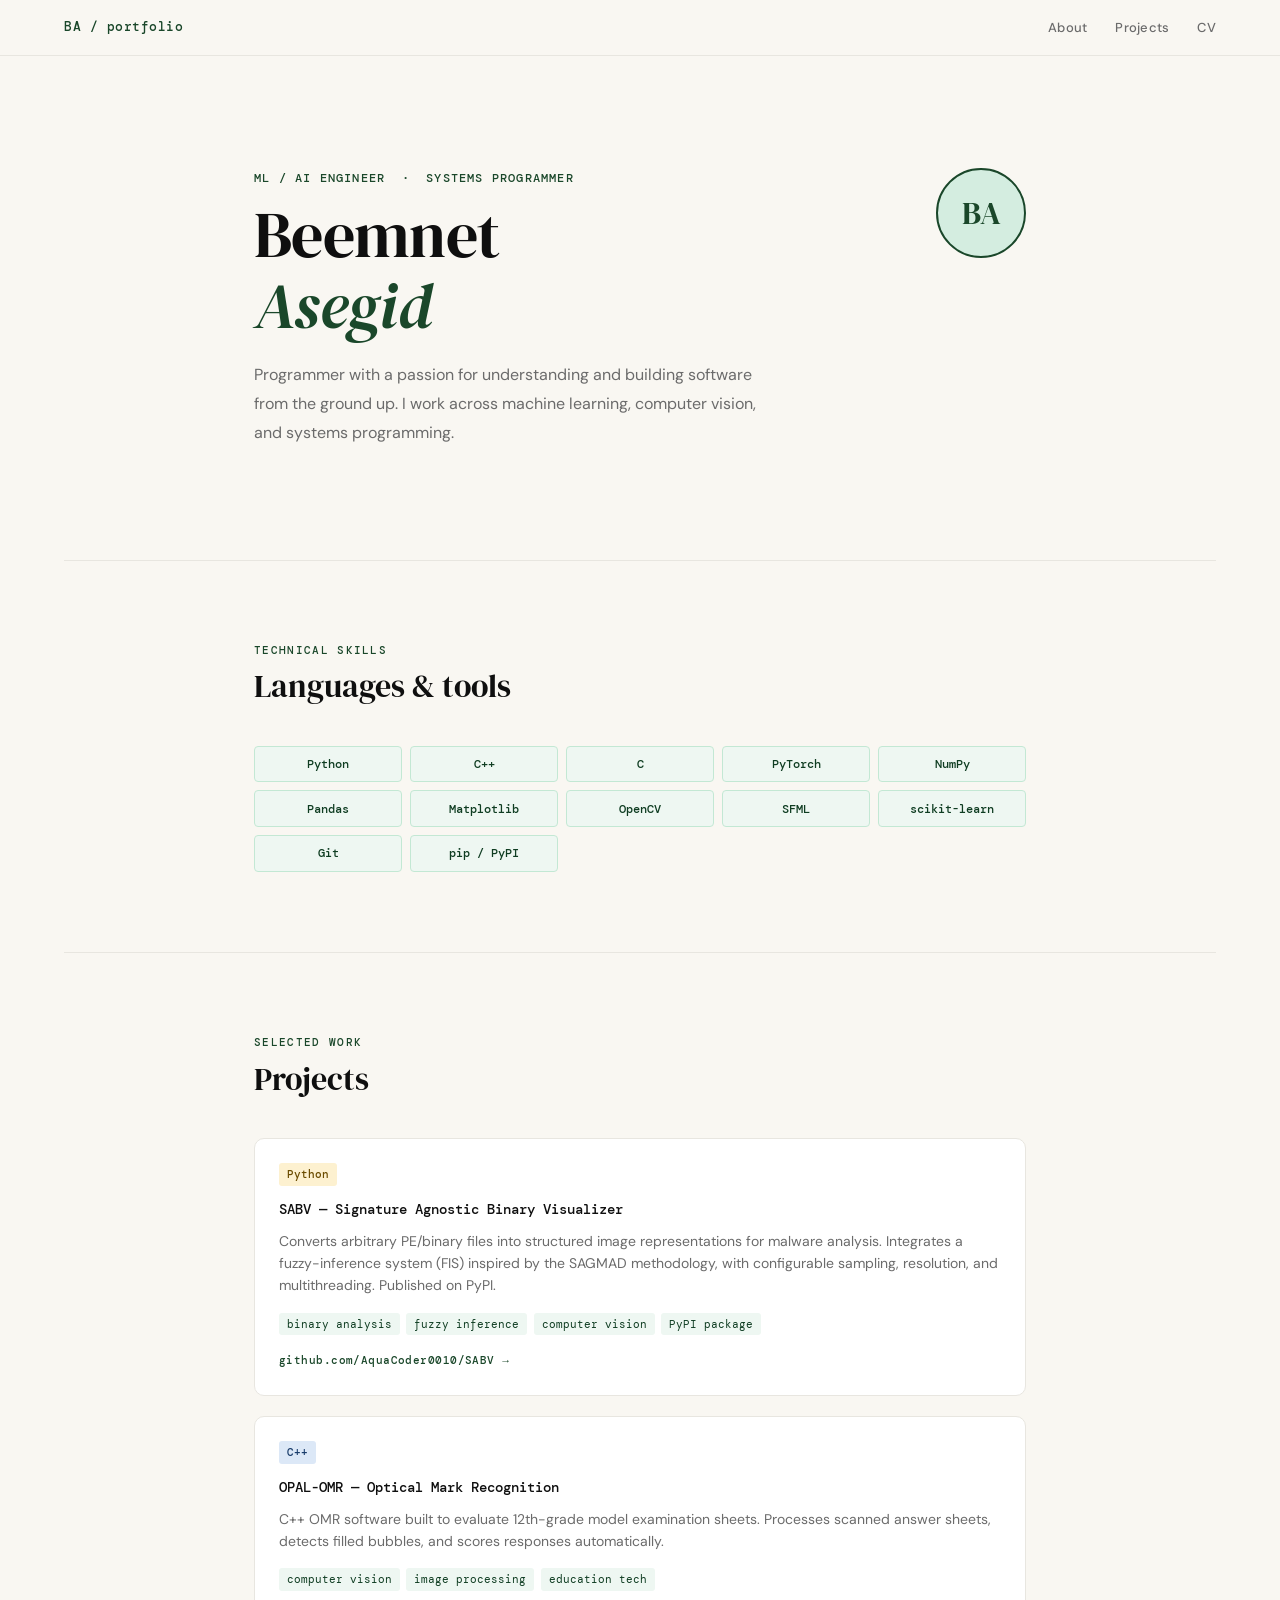
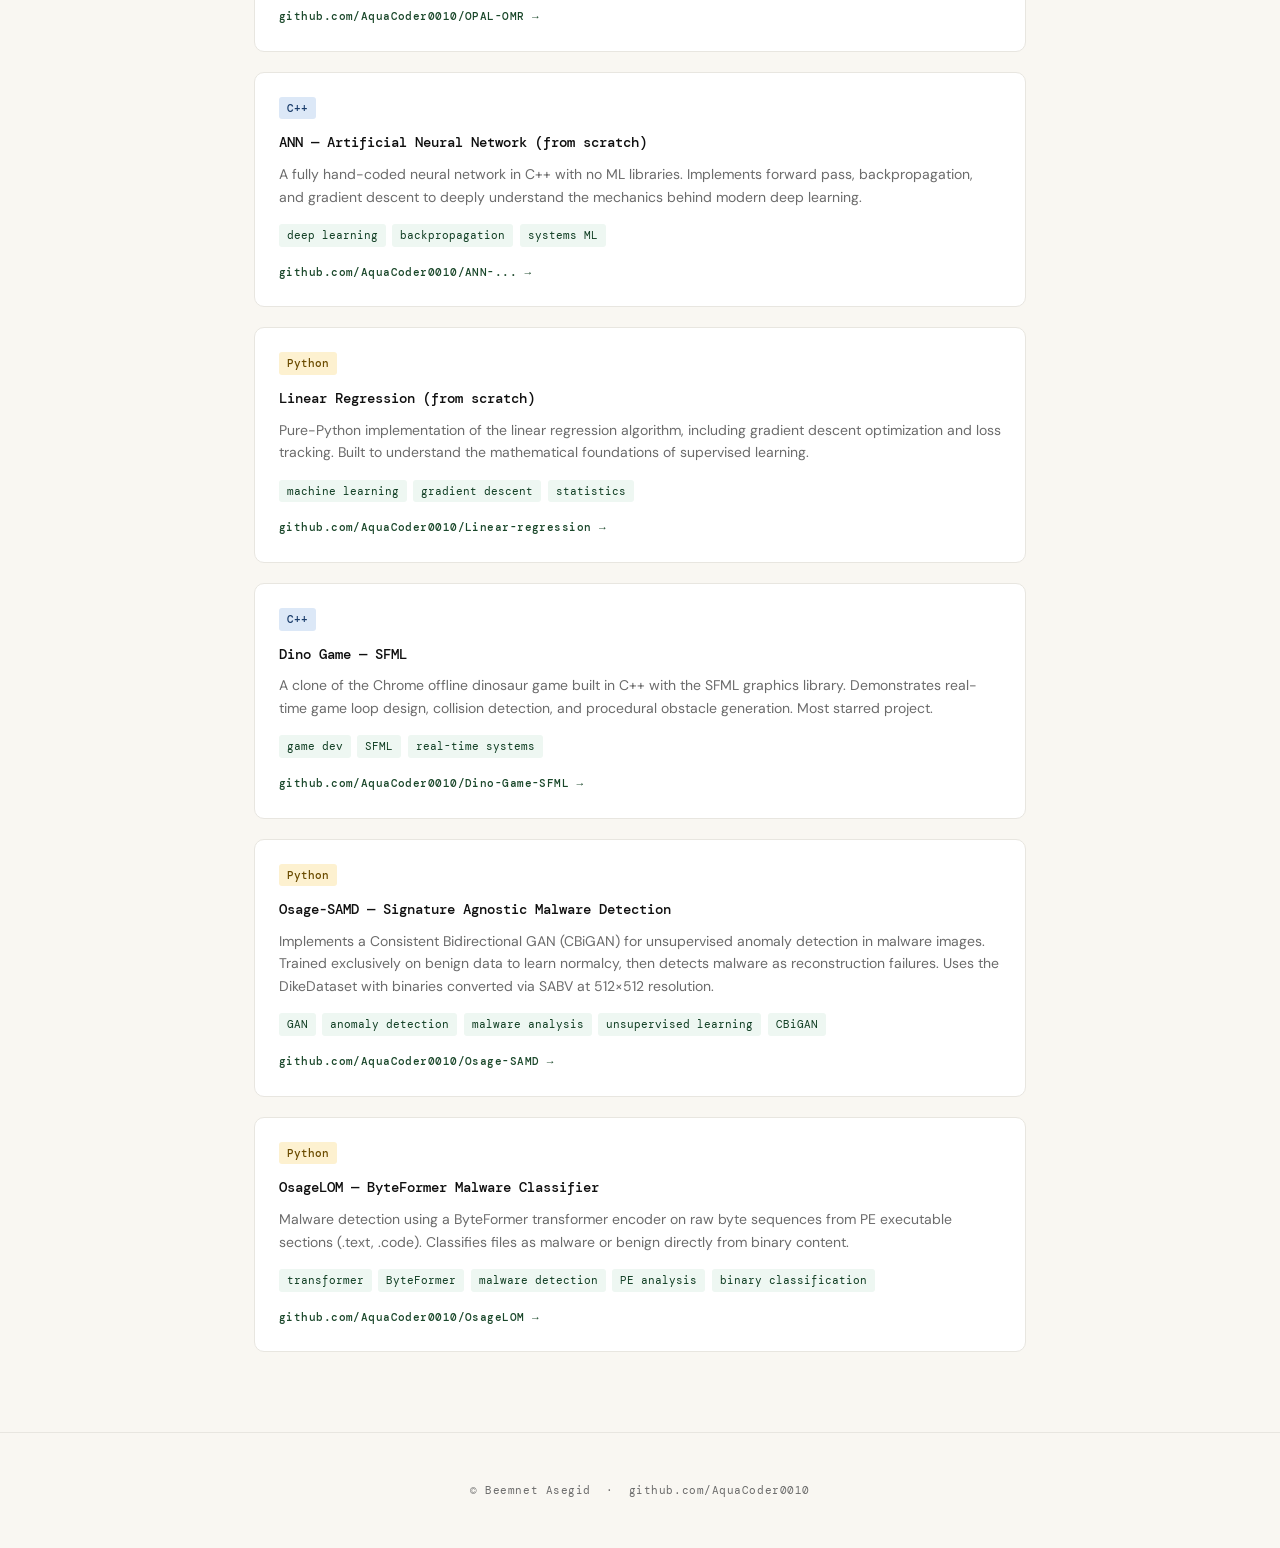
==== index.html @ fc8df135 "fixed" ====
<!DOCTYPE html>
<html lang="en">
<head>
<meta charset="UTF-8" />
<meta name="viewport" content="width=device-width, initial-scale=1.0"/>
<title>Beemnet Asegid — ML/AI Engineer</title>
<link href="https://fonts.googleapis.com/css2?family=DM+Serif+Display:ital@0;1&family=DM+Mono:wght@400;500&family=DM+Sans:wght@300;400;500&display=swap" rel="stylesheet"/>
<style>
  :root {
    --ink: #0f0f0f;
    --muted: #6b6b6b;
    --faint: #e8e6e0;
    --bg: #f9f7f2;
    --card: #ffffff;
    --accent: #1a472a;
    --accent-soft: #d4ede0;
    --tag-bg: #eef7f2;
    --tag-txt: #0f3d22;
    --mono: 'DM Mono', monospace;
    --serif: 'DM Serif Display', serif;
    --sans: 'DM Sans', sans-serif;
  }

  * { box-sizing: border-box; margin: 0; padding: 0; }

  body {
    font-family: var(--sans);
    background: var(--bg);
    color: var(--ink);
    font-size: 15px;
    line-height: 1.7;
  }

  /* ── NAV ── */
  nav {
    position: sticky;
    top: 0;
    z-index: 100;
    background: rgba(249,247,242,0.92);
    backdrop-filter: blur(8px);
    border-bottom: 1px solid var(--faint);
    display: flex;
    align-items: center;
    justify-content: space-between;
    padding: 0 max(2rem, 5vw);
    height: 56px;
  }
  nav .logo {
    font-family: var(--mono);
    font-size: 13px;
    font-weight: 500;
    color: var(--accent);
    letter-spacing: 0.04em;
  }
  nav ul { list-style: none; display: flex; gap: 1.75rem; }
  nav a {
    font-size: 13px;
    font-weight: 500;
    color: var(--muted);
    text-decoration: none;
    letter-spacing: 0.02em;
    transition: color 0.2s;
  }
  nav a:hover { color: var(--ink); }

  /* ── SECTIONS ── */
  section { padding: 5rem max(2rem, 5vw); max-width: 900px; margin: 0 auto; }

  /* ── HERO ── */
  #hero {
    padding-top: 7rem;
    padding-bottom: 5rem;
    display: grid;
    grid-template-columns: 1fr auto;
    gap: 2rem;
    align-items: start;
  }
  #hero .eyebrow {
    font-family: var(--mono);
    font-size: 12px;
    font-weight: 500;
    color: var(--accent);
    letter-spacing: 0.1em;
    text-transform: uppercase;
    margin-bottom: 0.75rem;
  }
  #hero h1 {
    font-family: var(--serif);
    font-size: clamp(2.6rem, 6vw, 4rem);
    font-weight: 400;
    line-height: 1.1;
    letter-spacing: -0.01em;
    margin-bottom: 1.25rem;
  }
  #hero h1 em {
    font-style: italic;
    color: var(--accent);
  }
  #hero .bio {
    font-size: 16px;
    color: var(--muted);
    max-width: 520px;
    margin-bottom: 2rem;
    line-height: 1.8;
  }
  .cta-row { display: flex; flex-wrap: wrap; gap: 0.75rem; }
  .btn {
    display: inline-block;
    font-family: var(--mono);
    font-size: 12px;
    font-weight: 500;
    letter-spacing: 0.04em;
    padding: 0.55rem 1.25rem;
    border-radius: 4px;
    text-decoration: none;
    transition: all 0.2s;
    cursor: pointer;
    border: none;
  }
  .btn-primary {
    background: var(--accent);
    color: #fff;
  }
  .btn-primary:hover { background: #0d3018; }
  .btn-outline {
    background: transparent;
    color: var(--accent);
    border: 1px solid var(--accent);
  }
  .btn-outline:hover { background: var(--accent-soft); }

  .initials-badge {
    width: 90px;
    height: 90px;
    border-radius: 50%;
    background: var(--accent-soft);
    border: 2px solid var(--accent);
    display: flex;
    align-items: center;
    justify-content: center;
    font-family: var(--serif);
    font-size: 2rem;
    color: var(--accent);
    flex-shrink: 0;
  }

  /* ── SKILLS ── */
  .skill-grid {
    display: grid;
    grid-template-columns: repeat(auto-fill, minmax(130px, 1fr));
    gap: 0.5rem;
    margin-top: 1.5rem;
  }
  .skill-pill {
    font-family: var(--mono);
    font-size: 12px;
    padding: 0.45rem 0.85rem;
    border-radius: 4px;
    background: var(--tag-bg);
    color: var(--tag-txt);
    border: 1px solid #c3e8d4;
    text-align: center;
    font-weight: 500;
  }

  /* ── SECTION HEADINGS ── */
  .section-label {
    font-family: var(--mono);
    font-size: 11px;
    letter-spacing: 0.12em;
    text-transform: uppercase;
    color: var(--accent);
    font-weight: 500;
    margin-bottom: 0.5rem;
  }
  h2.section-title {
    font-family: var(--serif);
    font-size: 2rem;
    font-weight: 400;
    margin-bottom: 2.5rem;
    line-height: 1.2;
  }

  /* ── PROJECTS ── */
  .project-grid {
    display: grid;
    grid-template-columns: repeat(auto-fill, minmax(380px, 1fr));
    gap: 1.25rem;
  }
  .project-card {
    background: var(--card);
    border: 1px solid var(--faint);
    border-radius: 10px;
    padding: 1.5rem;
    transition: border-color 0.2s, transform 0.2s;
    display: flex;
    flex-direction: column;
  }
  .project-card:hover {
    border-color: #a0cbb5;
    transform: translateY(-2px);
  }
  .project-card .proj-meta {
    display: flex;
    align-items: center;
    justify-content: space-between;
    margin-bottom: 0.75rem;
  }
  .lang-badge {
    font-family: var(--mono);
    font-size: 11px;
    padding: 2px 8px;
    border-radius: 3px;
    font-weight: 500;
  }
  .lang-cpp { background: #dce8f7; color: #1a3d6b; }
  .lang-python { background: #fdf1d0; color: #6b4c00; }
  .proj-stars {
    font-family: var(--mono);
    font-size: 11px;
    color: var(--muted);
  }
  .project-card h3 {
    font-family: var(--mono);
    font-size: 14px;
    font-weight: 500;
    margin-bottom: 0.5rem;
    color: var(--ink);
  }
  .project-card p {
    font-size: 14px;
    color: var(--muted);
    flex: 1;
    line-height: 1.6;
    margin-bottom: 1rem;
  }
  .tag-row { display: flex; flex-wrap: wrap; gap: 0.4rem; margin-bottom: 1rem; }
  .tag {
    font-size: 11px;
    padding: 2px 8px;
    background: var(--tag-bg);
    color: var(--tag-txt);
    border-radius: 3px;
    font-family: var(--mono);
  }
  .proj-link {
    font-family: var(--mono);
    font-size: 11px;
    font-weight: 500;
    color: var(--accent);
    text-decoration: none;
    letter-spacing: 0.04em;
    align-self: flex-start;
    border-bottom: 1px solid transparent;
    transition: border-color 0.2s;
  }
  .proj-link:hover { border-bottom-color: var(--accent); }

  /* ── CV / EXPERIENCE ── */
  .cv-block {
    border-left: 2px solid var(--faint);
    padding-left: 1.5rem;
    position: relative;
    margin-bottom: 2rem;
  }
  .cv-block::before {
    content: '';
    position: absolute;
    left: -5px;
    top: 6px;
    width: 8px;
    height: 8px;
    border-radius: 50%;
    background: var(--accent);
  }
  .cv-block .cv-when {
    font-family: var(--mono);
    font-size: 11px;
    color: var(--accent);
    font-weight: 500;
    letter-spacing: 0.04em;
    margin-bottom: 0.25rem;
  }
  .cv-block h3 {
    font-size: 15px;
    font-weight: 500;
    margin-bottom: 0.15rem;
  }
  .cv-block .org {
    font-size: 13px;
    color: var(--muted);
    margin-bottom: 0.5rem;
  }
  .cv-block ul {
    list-style: none;
    font-size: 14px;
    color: var(--muted);
  }
  .cv-block ul li::before {
    content: '→ ';
    color: var(--accent);
    font-family: var(--mono);
    font-size: 11px;
  }

  /* ── DIVIDER ── */
  hr.divider {
    border: none;
    border-top: 1px solid var(--faint);
    margin: 0 max(2rem, 5vw);
  }

  /* ── FOOTER ── */
  footer {
    text-align: center;
    padding: 3rem 2rem;
    font-family: var(--mono);
    font-size: 11px;
    color: var(--muted);
    letter-spacing: 0.05em;
    border-top: 1px solid var(--faint);
  }

  /* ── PRINT ── */
  @media print {
    nav { display: none; }
    #hero, section { padding: 1.5rem 0; }
    .project-card:hover { transform: none; }
  }

  @media (max-width: 600px) {
    #hero { grid-template-columns: 1fr; }
    .initials-badge { display: none; }
    .project-grid { grid-template-columns: 1fr; }
  }
</style>
</head>
<body>

<nav>
  <span class="logo">BA / portfolio</span>
  <ul>
    <li><a href="#about">About</a></li>
    <li><a href="#projects">Projects</a></li>
    <li><a href="#cv">CV</a></li>
  </ul>
</nav>

<!-- ── HERO ── -->
<section id="hero">
  <div>
    <p class="eyebrow">ML / AI Engineer &nbsp;·&nbsp; Systems Programmer</p>
    <h1>Beemnet<br><em>Asegid</em></h1>
    <p class="bio">
      Programmer with a passion for understanding and building software from the ground up.
      I work across machine learning, computer vision, and systems programming.
    </p>
  </div>
  <div class="initials-badge">BA</div>
</section>

<hr class="divider"/>

<!-- ── SKILLS ── -->
<section id="about">
  <p class="section-label">Technical skills</p>
  <h2 class="section-title">Languages &amp; tools</h2>
  <div class="skill-grid">
    <div class="skill-pill">Python</div>
    <div class="skill-pill">C++</div>
    <div class="skill-pill">C</div>
    <div class="skill-pill">PyTorch</div>
    <div class="skill-pill">NumPy</div>
    <div class="skill-pill">Pandas</div>
    <div class="skill-pill">Matplotlib</div>
    <div class="skill-pill">OpenCV</div>
    <div class="skill-pill">SFML</div>
    <div class="skill-pill">scikit-learn</div>
    <div class="skill-pill">Git</div>
    <div class="skill-pill">pip / PyPI</div>
  </div>
</section>

<hr class="divider"/>

<!-- ── PROJECTS ── -->
<section id="projects">
  <p class="section-label">Selected work</p>
  <h2 class="section-title">Projects</h2>
  <div class="project-grid">
    <div class="project-card">
      <div class="proj-meta">
        <span class="lang-badge lang-python">Python</span>
      </div>
      <h3>SABV — Signature Agnostic Binary Visualizer</h3>
      <p>
        Converts arbitrary PE/binary files into structured image representations for malware analysis.
        Integrates a fuzzy-inference system (FIS) inspired by the SAGMAD methodology,
        with configurable sampling, resolution, and multithreading. Published on PyPI.
      </p>
      <div class="tag-row">
        <span class="tag">binary analysis</span>
        <span class="tag">fuzzy inference</span>
        <span class="tag">computer vision</span>
        <span class="tag">PyPI package</span>
      </div>
      <a href="https://github.com/AquaCoder0010/SABV" class="proj-link" target="_blank">github.com/AquaCoder0010/SABV →</a>
    </div>

    <div class="project-card">
      <div class="proj-meta">
        <span class="lang-badge lang-cpp">C++</span>
      </div>
      <h3>OPAL-OMR — Optical Mark Recognition</h3>
      <p>
        C++ OMR software built to evaluate 12th-grade model examination sheets.
        Processes scanned answer sheets, detects filled bubbles, and scores responses automatically.
      </p>
      <div class="tag-row">
        <span class="tag">computer vision</span>
        <span class="tag">image processing</span>
        <span class="tag">education tech</span>
      </div>
      <a href="https://github.com/AquaCoder0010/OPAL-OMR" class="proj-link" target="_blank">github.com/AquaCoder0010/OPAL-OMR →</a>
    </div>

    <div class="project-card">
      <div class="proj-meta">
        <span class="lang-badge lang-cpp">C++</span>
      </div>
      <h3>ANN — Artificial Neural Network (from scratch)</h3>
      <p>
        A fully hand-coded neural network in C++ with no ML libraries.
        Implements forward pass, backpropagation, and gradient descent to deeply understand
        the mechanics behind modern deep learning.
      </p>
      <div class="tag-row">
        <span class="tag">deep learning</span>
        <span class="tag">backpropagation</span>
        <span class="tag">systems ML</span>
      </div>
      <a href="https://github.com/AquaCoder0010/ANN-Artifical-Neural-network" class="proj-link" target="_blank">github.com/AquaCoder0010/ANN-... →</a>
    </div>

    <div class="project-card">
      <div class="proj-meta">
        <span class="lang-badge lang-python">Python</span>
        <span class="proj-stars"></span>
      </div>
      <h3>Linear Regression (from scratch)</h3>
      <p>
        Pure-Python implementation of the linear regression algorithm, including gradient descent
        optimization and loss tracking. Built to understand the mathematical foundations
        of supervised learning.
      </p>
      <div class="tag-row">
        <span class="tag">machine learning</span>
        <span class="tag">gradient descent</span>
        <span class="tag">statistics</span>
      </div>
      <a href="https://github.com/AquaCoder0010/Linear-regression" class="proj-link" target="_blank">github.com/AquaCoder0010/Linear-regression →</a>
    </div>

    <div class="project-card">
      <div class="proj-meta">
        <span class="lang-badge lang-cpp">C++</span>
      </div>
      <h3>Dino Game — SFML</h3>
      <p>
        A clone of the Chrome offline dinosaur game built in C++ with the SFML graphics library.
        Demonstrates real-time game loop design, collision detection, and procedural obstacle generation.
        Most starred project.
      </p>
      <div class="tag-row">
        <span class="tag">game dev</span>
        <span class="tag">SFML</span>
        <span class="tag">real-time systems</span>
      </div>
      <a href="https://github.com/AquaCoder0010/Dino-Game-SFML" class="proj-link" target="_blank">github.com/AquaCoder0010/Dino-Game-SFML →</a>
    </div>

    <div class="project-card">
      <div class="proj-meta">
        <span class="lang-badge lang-python">Python</span>
      </div>
      <h3>Osage-SAMD — Signature Agnostic Malware Detection</h3>
      <p>
        Implements a Consistent Bidirectional GAN (CBiGAN) for unsupervised anomaly detection in malware images.
        Trained exclusively on benign data to learn normalcy, then detects malware as reconstruction failures.
        Uses the DikeDataset with binaries converted via SABV at 512×512 resolution.
      </p>
      <div class="tag-row">
        <span class="tag">GAN</span>
        <span class="tag">anomaly detection</span>
        <span class="tag">malware analysis</span>
        <span class="tag">unsupervised learning</span>
        <span class="tag">CBiGAN</span>
      </div>
      <a href="https://github.com/AquaCoder0010/Osage-SAMD" class="proj-link" target="_blank">github.com/AquaCoder0010/Osage-SAMD →</a>
    </div>

    <div class="project-card">
      <div class="proj-meta">
        <span class="lang-badge lang-python">Python</span>
      </div>
      <h3>OsageLOM — ByteFormer Malware Classifier</h3>
      <p>
        Malware detection using a ByteFormer transformer encoder on raw byte sequences from PE executable sections
        (.text, .code). Classifies files as malware or benign directly from binary content.
      </p>
      <div class="tag-row">
        <span class="tag">transformer</span>
        <span class="tag">ByteFormer</span>
        <span class="tag">malware detection</span>
        <span class="tag">PE analysis</span>
        <span class="tag">binary classification</span>
      </div>
      <a href="https://github.com/AquaCoder0010/OsageLOM" class="proj-link" target="_blank">github.com/AquaCoder0010/OsageLOM →</a>
    </div>

  </div>
</section>

</section>

<footer>
  &copy; Beemnet Asegid &nbsp;·&nbsp; github.com/AquaCoder0010
</footer>

</body>
</html>
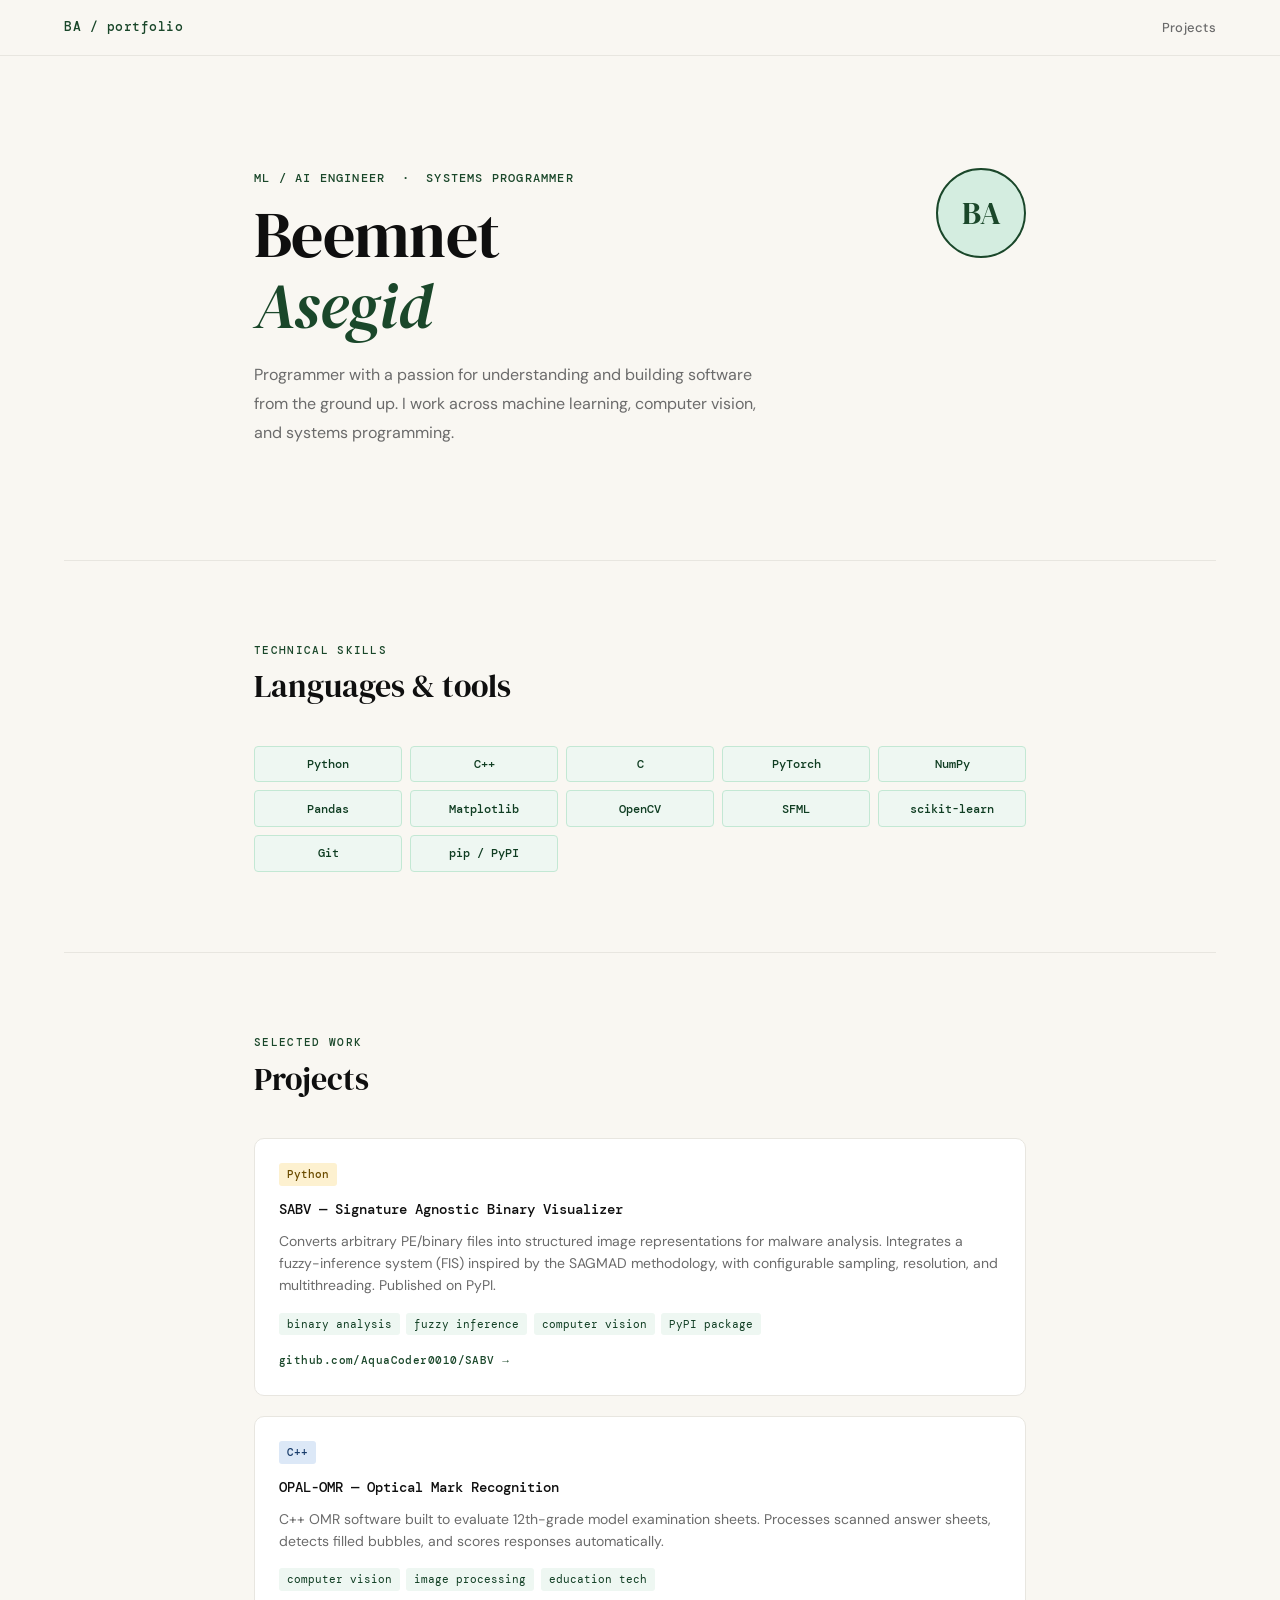
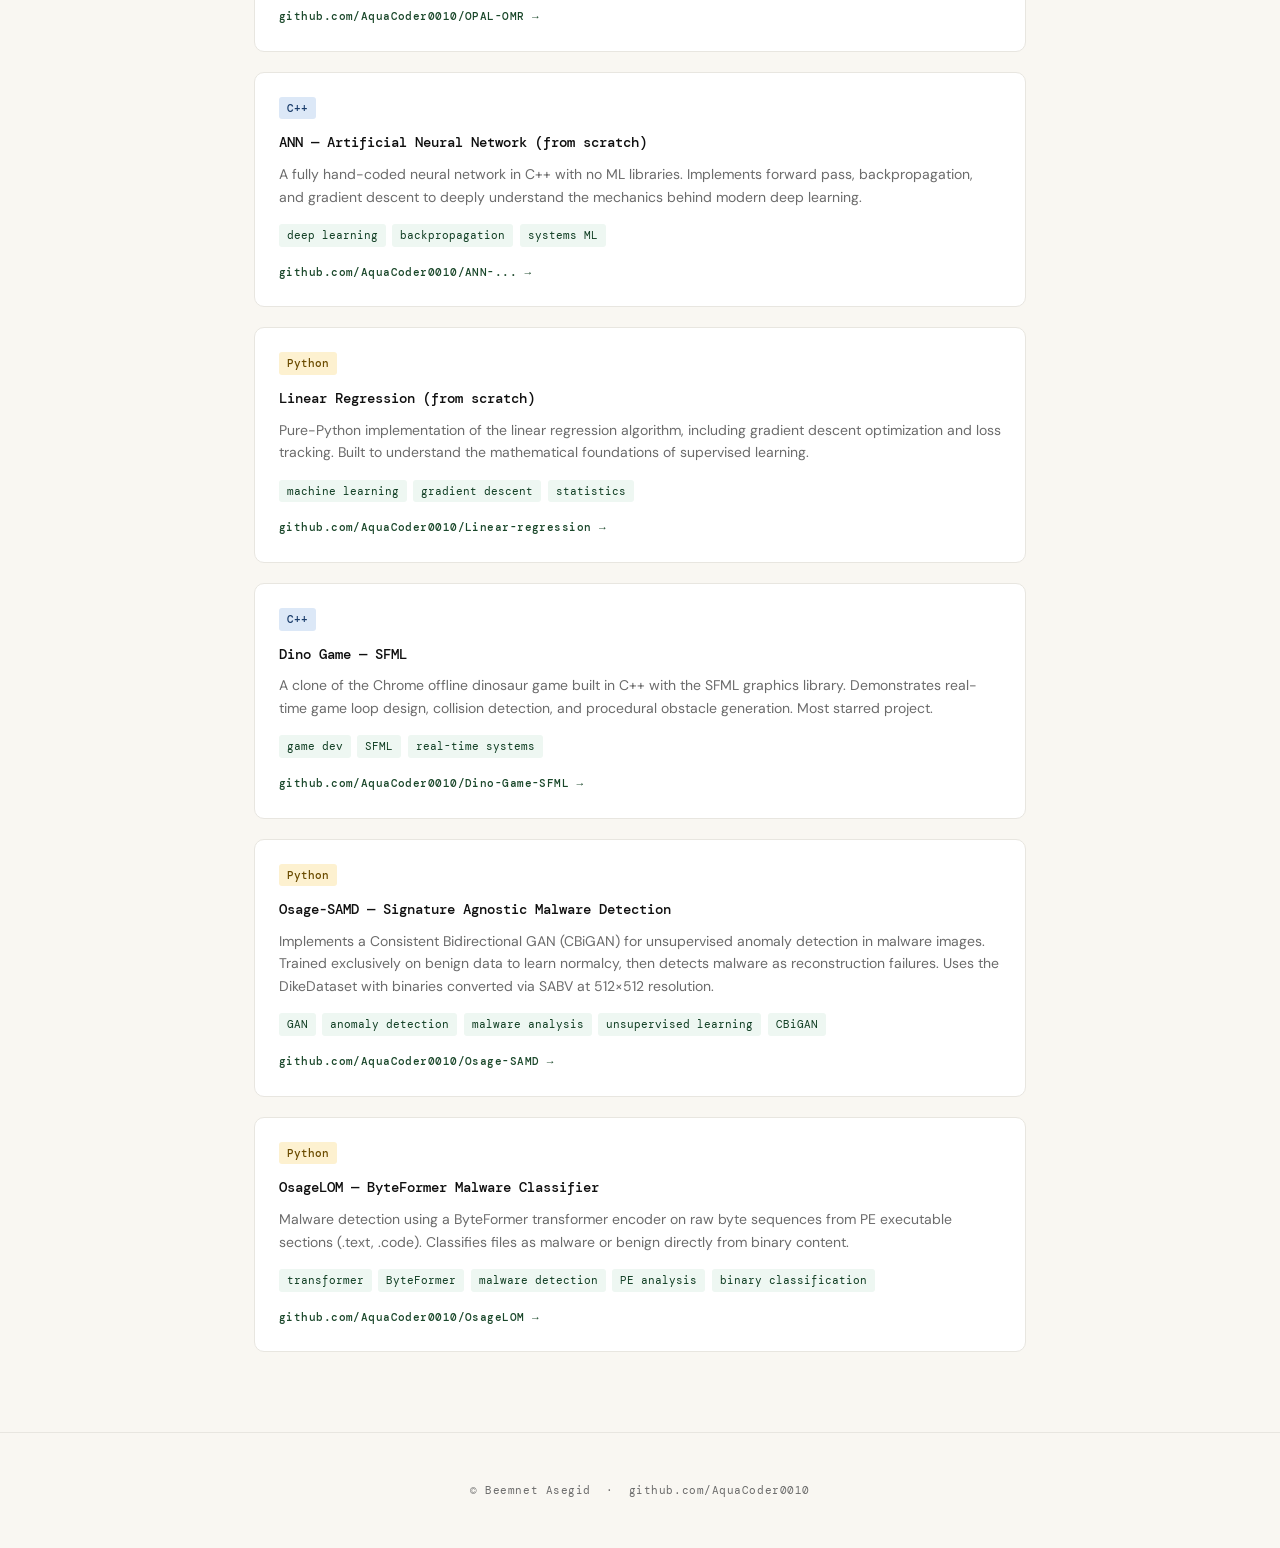
==== commit 7dc44896: "fixed errors" ====
--- a/index.html
+++ b/index.html
@@ -340,9 +340,7 @@
 <nav>
   <span class="logo">BA / portfolio</span>
   <ul>
-    <li><a href="#about">About</a></li>
     <li><a href="#projects">Projects</a></li>
-    <li><a href="#cv">CV</a></li>
   </ul>
 </nav>
 
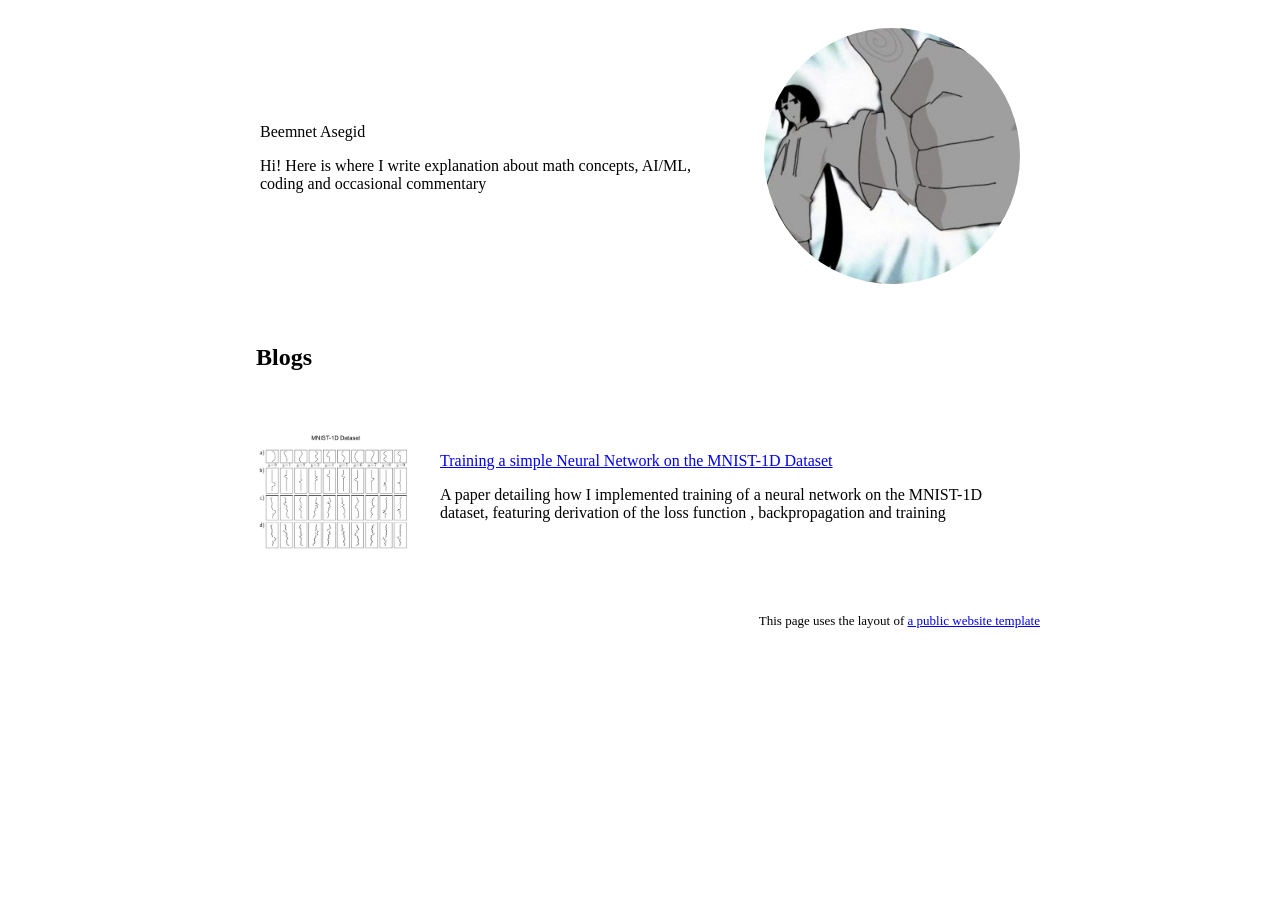
==== commit 49408487: "added index" ====
--- a/index.html
+++ b/index.html
@@ -1,529 +1,196 @@
-<!DOCTYPE html>
+<!DOCTYPE HTML>
 <html lang="en">
-<head>
-<meta charset="UTF-8" />
-<meta name="viewport" content="width=device-width, initial-scale=1.0"/>
-<title>Beemnet Asegid — ML/AI Engineer</title>
-<link href="https://fonts.googleapis.com/css2?family=DM+Serif+Display:ital@0;1&family=DM+Mono:wght@400;500&family=DM+Sans:wght@300;400;500&display=swap" rel="stylesheet"/>
-<style>
-  :root {
-    --ink: #0f0f0f;
-    --muted: #6b6b6b;
-    --faint: #e8e6e0;
-    --bg: #f9f7f2;
-    --card: #ffffff;
-    --accent: #1a472a;
-    --accent-soft: #d4ede0;
-    --tag-bg: #eef7f2;
-    --tag-txt: #0f3d22;
-    --mono: 'DM Mono', monospace;
-    --serif: 'DM Serif Display', serif;
-    --sans: 'DM Sans', sans-serif;
-  }
+  <head>
+    <meta http-equiv="Content-Type" content="text/html; charset=UTF-8">
 
-  * { box-sizing: border-box; margin: 0; padding: 0; }
+    <title>Your Name</title>
 
-  body {
-    font-family: var(--sans);
-    background: var(--bg);
-    color: var(--ink);
-    font-size: 15px;
-    line-height: 1.7;
-  }
+    <meta name="author" content="Your Name">
+    <meta name="viewport" content="width=device-width, initial-scale=1">
+    <link rel="shortcut icon" href="images/favicon/favicon.ico" type="image/x-icon">
+    <link rel="stylesheet" type="text/css" href="stylesheet.css">
 
-  /* ── NAV ── */
-  nav {
-    position: sticky;
-    top: 0;
-    z-index: 100;
-    background: rgba(249,247,242,0.92);
-    backdrop-filter: blur(8px);
-    border-bottom: 1px solid var(--faint);
-    display: flex;
-    align-items: center;
-    justify-content: space-between;
-    padding: 0 max(2rem, 5vw);
-    height: 56px;
-  }
-  nav .logo {
-    font-family: var(--mono);
-    font-size: 13px;
-    font-weight: 500;
-    color: var(--accent);
-    letter-spacing: 0.04em;
-  }
-  nav ul { list-style: none; display: flex; gap: 1.75rem; }
-  nav a {
-    font-size: 13px;
-    font-weight: 500;
-    color: var(--muted);
-    text-decoration: none;
-    letter-spacing: 0.02em;
-    transition: color 0.2s;
-  }
-  nav a:hover { color: var(--ink); }
+  </head>
 
-  /* ── SECTIONS ── */
-  section { padding: 5rem max(2rem, 5vw); max-width: 900px; margin: 0 auto; }
+  <body>
+    <table style="width:100%;max-width:800px;border:0px;border-spacing:0px;border-collapse:separate;margin-right:auto;margin-left:auto;"><tbody>
+      <tr style="padding:0px">
+        <td style="padding:0px">
+          <table style="width:100%;border:0px;border-spacing:0px;border-collapse:separate;margin-right:auto;margin-left:auto;"><tbody>
+            <tr style="padding:0px">
+              <td style="padding:2.5%;width:63%;vertical-align:middle">
+                <p class="name" style="text-align: left;">
+                  Beemnet Asegid
+                </p>
+                <!-- <p>
+                  Lorem ipsum dolor sit amet, <a href="#">consectetur adipiscing elite</a> at a placeholder institution, where I work on <a href="#">dummy topic one</a> and <a href="#">dummy topic two</a>.
+                  Duis aute irure dolor in reprehenderit in <a href="#">placeholder project A</a>, <a href="#">placeholder project B</a>, <a href="#">placeholder project C</a>, and <a href="#">placeholder project D</a>.
+                  Sed ut perspiciatis, unde omnis iste natus, at a <a href="#">placeholder university</a>, where I worked under <a href="#">Advisor Name</a>.
+                  Ut enim ad minima veniam, I received the <a href="#">Placeholder Award</a>.
+                </p> -->
+                <p>
+                  Hi! Here is where I write explanation about math concepts, AI/ML, coding and occasional commentary
+                </p>
+                <p style="text-align:center">
+                  <!-- <a href="mailto:your.name@example.com">Email</a> &nbsp;/&nbsp; -->
+                  <!-- <a href="data/YourName-CV.pdf">CV</a> &nbsp;/&nbsp;
+                  <a href="data/YourName-bio.txt">Bio</a> &nbsp;/&nbsp;
+                  <a href="#">Scholar</a> &nbsp;/&nbsp;
+                  <a href="#">Twitter</a> &nbsp;/&nbsp; -->
+                  <!-- <a href="https://github.com/AquaCoder0010">Github</a> -->
+                </p>
+              </td>
+              <td style="padding:2.5%;width:37%;max-width:37%">
+                <a href="images/profile.jpg"><img style="width:100%;max-width:100%;object-fit: cover; border-radius: 50%;" alt="profile photo" src="images/placeholder.jpg" class="hoverZoomLink"></a>
+              </td>
+            </tr>
+          </tbody></table>
+          <table style="width:100%;border:0px;border-spacing:0px;border-collapse:separate;margin-right:auto;margin-left:auto;"><tbody>
+              <tr>
+              <td style="padding:16px;width:100%;vertical-align:middle">
+                <h2>Blogs</h2>
+                <p>
+                  <!-- Lorem ipsum dolor sit amet, consectetur adipiscing elit. Integer posuere, erat, vel aliquet, augue. Most of my research is about placeholder topic, placeholder topic, and placeholder topic. Some papers are <span class="highlight">highlighted</span>. -->
+                </p>
+              </td>
+            </tr>
+          </tbody></table>
+          <table style="width:100%;border:0px;border-spacing:0px 10px;border-collapse:separate;margin-right:auto;margin-left:auto;"><tbody>
 
-  /* ── HERO ── */
-  #hero {
-    padding-top: 7rem;
-    padding-bottom: 5rem;
-    display: grid;
-    grid-template-columns: 1fr auto;
-    gap: 2rem;
-    align-items: start;
-  }
-  #hero .eyebrow {
-    font-family: var(--mono);
-    font-size: 12px;
-    font-weight: 500;
-    color: var(--accent);
-    letter-spacing: 0.1em;
-    text-transform: uppercase;
-    margin-bottom: 0.75rem;
-  }
-  #hero h1 {
-    font-family: var(--serif);
-    font-size: clamp(2.6rem, 6vw, 4rem);
-    font-weight: 400;
-    line-height: 1.1;
-    letter-spacing: -0.01em;
-    margin-bottom: 1.25rem;
-  }
-  #hero h1 em {
-    font-style: italic;
-    color: var(--accent);
-  }
-  #hero .bio {
-    font-size: 16px;
-    color: var(--muted);
-    max-width: 520px;
-    margin-bottom: 2rem;
-    line-height: 1.8;
-  }
-  .cta-row { display: flex; flex-wrap: wrap; gap: 0.75rem; }
-  .btn {
-    display: inline-block;
-    font-family: var(--mono);
-    font-size: 12px;
-    font-weight: 500;
-    letter-spacing: 0.04em;
-    padding: 0.55rem 1.25rem;
-    border-radius: 4px;
-    text-decoration: none;
-    transition: all 0.2s;
-    cursor: pointer;
-    border: none;
-  }
-  .btn-primary {
-    background: var(--accent);
-    color: #fff;
-  }
-  .btn-primary:hover { background: #0d3018; }
-  .btn-outline {
-    background: transparent;
-    color: var(--accent);
-    border: 1px solid var(--accent);
-  }
-  .btn-outline:hover { background: var(--accent-soft); }
+              <!-- TEMPLATE PAPER ENTRY 1: static image thumb. Copy this block per paper,
+                   change the "paper1" id and add the hover video version (see block 2) if wanted. -->
+              <!-- <tr onmouseout="paper1_stop()" onmouseover="paper1_start()" bgcolor="#ffffd0">
+                <td style="padding:16px;width:20%;vertical-align:middle">
+                  <div class="one">
+                    <div class="two" id='paper1_thumb'>
+                      <img src='images/placeholder.svg' width=100%>
+                    </div>
+                    <img src='images/placeholder.svg' width="160">
+                  </div>
+                  <script type="text/javascript">
+                    function paper1_start() {
+                      document.getElementById('paper1_thumb').style.opacity = "1";
+                    }
 
-  .initials-badge {
-    width: 90px;
-    height: 90px;
-    border-radius: 50%;
-    background: var(--accent-soft);
-    border: 2px solid var(--accent);
-    display: flex;
-    align-items: center;
-    justify-content: center;
-    font-family: var(--serif);
-    font-size: 2rem;
-    color: var(--accent);
-    flex-shrink: 0;
-  }
+                    function paper1_stop() {
+                      document.getElementById('paper1_thumb').style.opacity = "0";
+                    }
+                    paper1_stop()
+                  </script>
+                </td>
+                <td style="padding:8px;width:80%;vertical-align:middle">
+                  <a href="paper1/">
+                    <span class="papertitle">A Placeholder Title for Your First Paper</span>
+                  </a>
+                  <br>
+                  <strong>Your Name</strong>,
+                  <a href="#">First Author</a>,
+                  <a href="#">Second Author</a>
+                  <br>
+                  <em>Venue</em>, 2026
+                  <br>
+                  <a href="paper1/">project page</a>
+                  /
+                  <a href="#">pdf</a>
+                  /
+                  <a href="#">arXiv</a>
+                  /
+                  <a href="#">code</a>
+                  <p></p>
+                  <p>
+                  Lorem ipsum dolor sit amet, consectetur adipiscing elit, sed do eiusmod tempor incididunt ut labore et dolore magna aliqua. Ut enim ad minim veniam.
+                  </p>
+                </td>
+              </tr>
+ -->
 
-  /* ── SKILLS ── */
-  .skill-grid {
-    display: grid;
-    grid-template-columns: repeat(auto-fill, minmax(130px, 1fr));
-    gap: 0.5rem;
-    margin-top: 1.5rem;
-  }
-  .skill-pill {
-    font-family: var(--mono);
-    font-size: 12px;
-    padding: 0.45rem 0.85rem;
-    border-radius: 4px;
-    background: var(--tag-bg);
-    color: var(--tag-txt);
-    border: 1px solid #c3e8d4;
-    text-align: center;
-    font-weight: 500;
-  }
+              <!-- TEMPLATE PAPER ENTRY 2: hover shows a video. Copy this block per paper,
+                   replace the unique id "paper2" everywhere, add images/paper2.mp4 and patch the jpg. -->
+              <tr onmouseout="paper2_stop()" onmouseover="paper2_start()">
+                <td style="padding:16px;width:20%;vertical-align:middle">
+                  <div class="one">
+                    <!-- <div class="two" id='paper2_image'><video width=100% height=100% muted autoplay loop>
+                      <source src="images/paper2.mp4" type="video/mp4">
+                      Your browser does not support the video tag.
+                    </video></div> -->
+                    <img src='MNIST-1D/images/mnist.png' width="160">
+                  </div>
+                  <!-- <script type="text/javascript">
+                    function paper2_start() {
+                      document.getElementById('paper2_image').style.opacity = "1";
+                    }
 
-  /* ── SECTION HEADINGS ── */
-  .section-label {
-    font-family: var(--mono);
-    font-size: 11px;
-    letter-spacing: 0.12em;
-    text-transform: uppercase;
-    color: var(--accent);
-    font-weight: 500;
-    margin-bottom: 0.5rem;
-  }
-  h2.section-title {
-    font-family: var(--serif);
-    font-size: 2rem;
-    font-weight: 400;
-    margin-bottom: 2.5rem;
-    line-height: 1.2;
-  }
+                    function paper2_stop() {
+                      document.getElementById('paper2_image').style.opacity = "0";
+                    }
+                    paper2_stop()
+                  </script> -->
+                </td>
+                <td style="padding:8px;width:80%;vertical-align:middle">
+                  <a href="MNIST-1D/">
+                    <span class="papertitle">Training a simple Neural Network on the MNIST-1D Dataset </span>
+                  </a>
+                  <p>
+                    A paper detailing how I implemented training of a neural network on the MNIST-1D dataset, featuring derivation of the loss function , backpropagation and training
+                  </p>
+                </td>
+              </tr>
 
-  /* ── PROJECTS ── */
-  .project-grid {
-    display: grid;
-    grid-template-columns: repeat(auto-fill, minmax(380px, 1fr));
-    gap: 1.25rem;
-  }
-  .project-card {
-    background: var(--card);
-    border: 1px solid var(--faint);
-    border-radius: 10px;
-    padding: 1.5rem;
-    transition: border-color 0.2s, transform 0.2s;
-    display: flex;
-    flex-direction: column;
-  }
-  .project-card:hover {
-    border-color: #a0cbb5;
-    transform: translateY(-2px);
-  }
-  .project-card .proj-meta {
-    display: flex;
-    align-items: center;
-    justify-content: space-between;
-    margin-bottom: 0.75rem;
-  }
-  .lang-badge {
-    font-family: var(--mono);
-    font-size: 11px;
-    padding: 2px 8px;
-    border-radius: 3px;
-    font-weight: 500;
-  }
-  .lang-cpp { background: #dce8f7; color: #1a3d6b; }
-  .lang-python { background: #fdf1d0; color: #6b4c00; }
-  .proj-stars {
-    font-family: var(--mono);
-    font-size: 11px;
-    color: var(--muted);
-  }
-  .project-card h3 {
-    font-family: var(--mono);
-    font-size: 14px;
-    font-weight: 500;
-    margin-bottom: 0.5rem;
-    color: var(--ink);
-  }
-  .project-card p {
-    font-size: 14px;
-    color: var(--muted);
-    flex: 1;
-    line-height: 1.6;
-    margin-bottom: 1rem;
-  }
-  .tag-row { display: flex; flex-wrap: wrap; gap: 0.4rem; margin-bottom: 1rem; }
-  .tag {
-    font-size: 11px;
-    padding: 2px 8px;
-    background: var(--tag-bg);
-    color: var(--tag-txt);
-    border-radius: 3px;
-    font-family: var(--mono);
-  }
-  .proj-link {
-    font-family: var(--mono);
-    font-size: 11px;
-    font-weight: 500;
-    color: var(--accent);
-    text-decoration: none;
-    letter-spacing: 0.04em;
-    align-self: flex-start;
-    border-bottom: 1px solid transparent;
-    transition: border-color 0.2s;
-  }
-  .proj-link:hover { border-bottom-color: var(--accent); }
 
-  /* ── CV / EXPERIENCE ── */
-  .cv-block {
-    border-left: 2px solid var(--faint);
-    padding-left: 1.5rem;
-    position: relative;
-    margin-bottom: 2rem;
-  }
-  .cv-block::before {
-    content: '';
-    position: absolute;
-    left: -5px;
-    top: 6px;
-    width: 8px;
-    height: 8px;
-    border-radius: 50%;
-    background: var(--accent);
-  }
-  .cv-block .cv-when {
-    font-family: var(--mono);
-    font-size: 11px;
-    color: var(--accent);
-    font-weight: 500;
-    letter-spacing: 0.04em;
-    margin-bottom: 0.25rem;
-  }
-  .cv-block h3 {
-    font-size: 15px;
-    font-weight: 500;
-    margin-bottom: 0.15rem;
-  }
-  .cv-block .org {
-    font-size: 13px;
-    color: var(--muted);
-    margin-bottom: 0.5rem;
-  }
-  .cv-block ul {
-    list-style: none;
-    font-size: 14px;
-    color: var(--muted);
-  }
-  .cv-block ul li::before {
-    content: '→ ';
-    color: var(--accent);
-    font-family: var(--mono);
-    font-size: 11px;
-  }
+              <!-- TEMPLATE PAPER ENTRY 3: minimal, no image and no script. Good for short teasers. -->
+              <!-- <tr onmouseout="paper3_stop()" onmouseover="paper3_start()" bgcolor="#ffffd0">
+                <td style="padding:16px;width:20%;vertical-align:middle">
+                  <div class="one">
+                    <div class="two" id='paper3_thumb'>
+                      <img src='images/placeholder.svg' width=100%>
+                    </div>
+                    <img src='images/placeholder.svg' width="160">
+                  </div>
+                  <script type="text/javascript">
+                    function paper3_start() {
+                      document.getElementById('paper3_thumb').style.opacity = "1";
+                    }
 
-  /* ── DIVIDER ── */
-  hr.divider {
-    border: none;
-    border-top: 1px solid var(--faint);
-    margin: 0 max(2rem, 5vw);
-  }
+                    function paper3_stop() {
+                      document.getElementById('paper3_thumb').style.opacity = "0";
+                    }
+                    paper3_stop()
+                  </script>
+                </td>
+                <td style="padding:8px;width:80%;vertical-align:middle">
+                  <a href="#">
+                    <span class="papertitle">A Placeholder Title for Your Third Paper</span>
+                  </a>
+                  <br>
+                  <strong>Your Name</strong>,
+                  <a href="#">First Author</a>,
+                  <a href="#">Second Author</a>, 
+                  <a href="#">Third Author</a>
+                  <br>
+                  <em>Venue</em>, 2024
+                  <br>
+                  <a href="#">pdf</a>
+                  <p></p>
+                  <p>
+                  Cras justo odio, dapibus ac facilisis in, egestas eget quam. Cum sociis natoque penatibus et magnis dis parturient montes, nascetur, ridiculus mus.
+                  </p>
+                </td>
+              </tr> -->
 
-  /* ── FOOTER ── */
-  footer {
-    text-align: center;
-    padding: 3rem 2rem;
-    font-family: var(--mono);
-    font-size: 11px;
-    color: var(--muted);
-    letter-spacing: 0.05em;
-    border-top: 1px solid var(--faint);
-  }
+          </tbody></table>
 
-  /* ── PRINT ── */
-  @media print {
-    nav { display: none; }
-    #hero, section { padding: 1.5rem 0; }
-    .project-card:hover { transform: none; }
-  }
-
-  @media (max-width: 600px) {
-    #hero { grid-template-columns: 1fr; }
-    .initials-badge { display: none; }
-    .project-grid { grid-template-columns: 1fr; }
-  }
-</style>
-</head>
-<body>
-
-<nav>
-  <span class="logo">BA / portfolio</span>
-  <ul>
-    <li><a href="#projects">Projects</a></li>
-  </ul>
-</nav>
-
-<!-- ── HERO ── -->
-<section id="hero">
-  <div>
-    <p class="eyebrow">ML / AI Engineer &nbsp;·&nbsp; Systems Programmer</p>
-    <h1>Beemnet<br><em>Asegid</em></h1>
-    <p class="bio">
-      Programmer with a passion for understanding and building software from the ground up.
-      I work across machine learning, computer vision, and systems programming.
-    </p>
-  </div>
-  <div class="initials-badge">BA</div>
-</section>
-
-<hr class="divider"/>
-
-<!-- ── SKILLS ── -->
-<section id="about">
-  <p class="section-label">Technical skills</p>
-  <h2 class="section-title">Languages &amp; tools</h2>
-  <div class="skill-grid">
-    <div class="skill-pill">Python</div>
-    <div class="skill-pill">C++</div>
-    <div class="skill-pill">C</div>
-    <div class="skill-pill">PyTorch</div>
-    <div class="skill-pill">NumPy</div>
-    <div class="skill-pill">Pandas</div>
-    <div class="skill-pill">Matplotlib</div>
-    <div class="skill-pill">OpenCV</div>
-    <div class="skill-pill">SFML</div>
-    <div class="skill-pill">scikit-learn</div>
-    <div class="skill-pill">Git</div>
-    <div class="skill-pill">pip / PyPI</div>
-  </div>
-</section>
-
-<hr class="divider"/>
-
-<!-- ── PROJECTS ── -->
-<section id="projects">
-  <p class="section-label">Selected work</p>
-  <h2 class="section-title">Projects</h2>
-  <div class="project-grid">
-    <div class="project-card">
-      <div class="proj-meta">
-        <span class="lang-badge lang-python">Python</span>
-      </div>
-      <h3>SABV — Signature Agnostic Binary Visualizer</h3>
-      <p>
-        Converts arbitrary PE/binary files into structured image representations for malware analysis.
-        Integrates a fuzzy-inference system (FIS) inspired by the SAGMAD methodology,
-        with configurable sampling, resolution, and multithreading. Published on PyPI.
-      </p>
-      <div class="tag-row">
-        <span class="tag">binary analysis</span>
-        <span class="tag">fuzzy inference</span>
-        <span class="tag">computer vision</span>
-        <span class="tag">PyPI package</span>
-      </div>
-      <a href="https://github.com/AquaCoder0010/SABV" class="proj-link" target="_blank">github.com/AquaCoder0010/SABV →</a>
-    </div>
-
-    <div class="project-card">
-      <div class="proj-meta">
-        <span class="lang-badge lang-cpp">C++</span>
-      </div>
-      <h3>OPAL-OMR — Optical Mark Recognition</h3>
-      <p>
-        C++ OMR software built to evaluate 12th-grade model examination sheets.
-        Processes scanned answer sheets, detects filled bubbles, and scores responses automatically.
-      </p>
-      <div class="tag-row">
-        <span class="tag">computer vision</span>
-        <span class="tag">image processing</span>
-        <span class="tag">education tech</span>
-      </div>
-      <a href="https://github.com/AquaCoder0010/OPAL-OMR" class="proj-link" target="_blank">github.com/AquaCoder0010/OPAL-OMR →</a>
-    </div>
-
-    <div class="project-card">
-      <div class="proj-meta">
-        <span class="lang-badge lang-cpp">C++</span>
-      </div>
-      <h3>ANN — Artificial Neural Network (from scratch)</h3>
-      <p>
-        A fully hand-coded neural network in C++ with no ML libraries.
-        Implements forward pass, backpropagation, and gradient descent to deeply understand
-        the mechanics behind modern deep learning.
-      </p>
-      <div class="tag-row">
-        <span class="tag">deep learning</span>
-        <span class="tag">backpropagation</span>
-        <span class="tag">systems ML</span>
-      </div>
-      <a href="https://github.com/AquaCoder0010/ANN-Artifical-Neural-network" class="proj-link" target="_blank">github.com/AquaCoder0010/ANN-... →</a>
-    </div>
-
-    <div class="project-card">
-      <div class="proj-meta">
-        <span class="lang-badge lang-python">Python</span>
-        <span class="proj-stars"></span>
-      </div>
-      <h3>Linear Regression (from scratch)</h3>
-      <p>
-        Pure-Python implementation of the linear regression algorithm, including gradient descent
-        optimization and loss tracking. Built to understand the mathematical foundations
-        of supervised learning.
-      </p>
-      <div class="tag-row">
-        <span class="tag">machine learning</span>
-        <span class="tag">gradient descent</span>
-        <span class="tag">statistics</span>
-      </div>
-      <a href="https://github.com/AquaCoder0010/Linear-regression" class="proj-link" target="_blank">github.com/AquaCoder0010/Linear-regression →</a>
-    </div>
-
-    <div class="project-card">
-      <div class="proj-meta">
-        <span class="lang-badge lang-cpp">C++</span>
-      </div>
-      <h3>Dino Game — SFML</h3>
-      <p>
-        A clone of the Chrome offline dinosaur game built in C++ with the SFML graphics library.
-        Demonstrates real-time game loop design, collision detection, and procedural obstacle generation.
-        Most starred project.
-      </p>
-      <div class="tag-row">
-        <span class="tag">game dev</span>
-        <span class="tag">SFML</span>
-        <span class="tag">real-time systems</span>
-      </div>
-      <a href="https://github.com/AquaCoder0010/Dino-Game-SFML" class="proj-link" target="_blank">github.com/AquaCoder0010/Dino-Game-SFML →</a>
-    </div>
-
-    <div class="project-card">
-      <div class="proj-meta">
-        <span class="lang-badge lang-python">Python</span>
-      </div>
-      <h3>Osage-SAMD — Signature Agnostic Malware Detection</h3>
-      <p>
-        Implements a Consistent Bidirectional GAN (CBiGAN) for unsupervised anomaly detection in malware images.
-        Trained exclusively on benign data to learn normalcy, then detects malware as reconstruction failures.
-        Uses the DikeDataset with binaries converted via SABV at 512×512 resolution.
-      </p>
-      <div class="tag-row">
-        <span class="tag">GAN</span>
-        <span class="tag">anomaly detection</span>
-        <span class="tag">malware analysis</span>
-        <span class="tag">unsupervised learning</span>
-        <span class="tag">CBiGAN</span>
-      </div>
-      <a href="https://github.com/AquaCoder0010/Osage-SAMD" class="proj-link" target="_blank">github.com/AquaCoder0010/Osage-SAMD →</a>
-    </div>
-
-    <div class="project-card">
-      <div class="proj-meta">
-        <span class="lang-badge lang-python">Python</span>
-      </div>
-      <h3>OsageLOM — ByteFormer Malware Classifier</h3>
-      <p>
-        Malware detection using a ByteFormer transformer encoder on raw byte sequences from PE executable sections
-        (.text, .code). Classifies files as malware or benign directly from binary content.
-      </p>
-      <div class="tag-row">
-        <span class="tag">transformer</span>
-        <span class="tag">ByteFormer</span>
-        <span class="tag">malware detection</span>
-        <span class="tag">PE analysis</span>
-        <span class="tag">binary classification</span>
-      </div>
-      <a href="https://github.com/AquaCoder0010/OsageLOM" class="proj-link" target="_blank">github.com/AquaCoder0010/OsageLOM →</a>
-    </div>
-
-  </div>
-</section>
-
-</section>
-
-<footer>
-  &copy; Beemnet Asegid &nbsp;·&nbsp; github.com/AquaCoder0010
-</footer>
-
-</body>
+          <table style="width:100%;border:0px;border-spacing:0px;border-collapse:separate;margin-right:auto;margin-left:auto;"><tbody>
+            <tr>
+              <td style="padding:0px">
+                <br>
+                <p style="text-align:right;font-size:small;">
+                  This page uses the layout of <a href="https://github.com/jonbarron/jonbarron_website">a public website template</a>
+                </p>
+              </td>
+            </tr>
+          </tbody></table>
+        </td>
+      </tr>
+    </tbody></table>
+  </body>
 </html>
